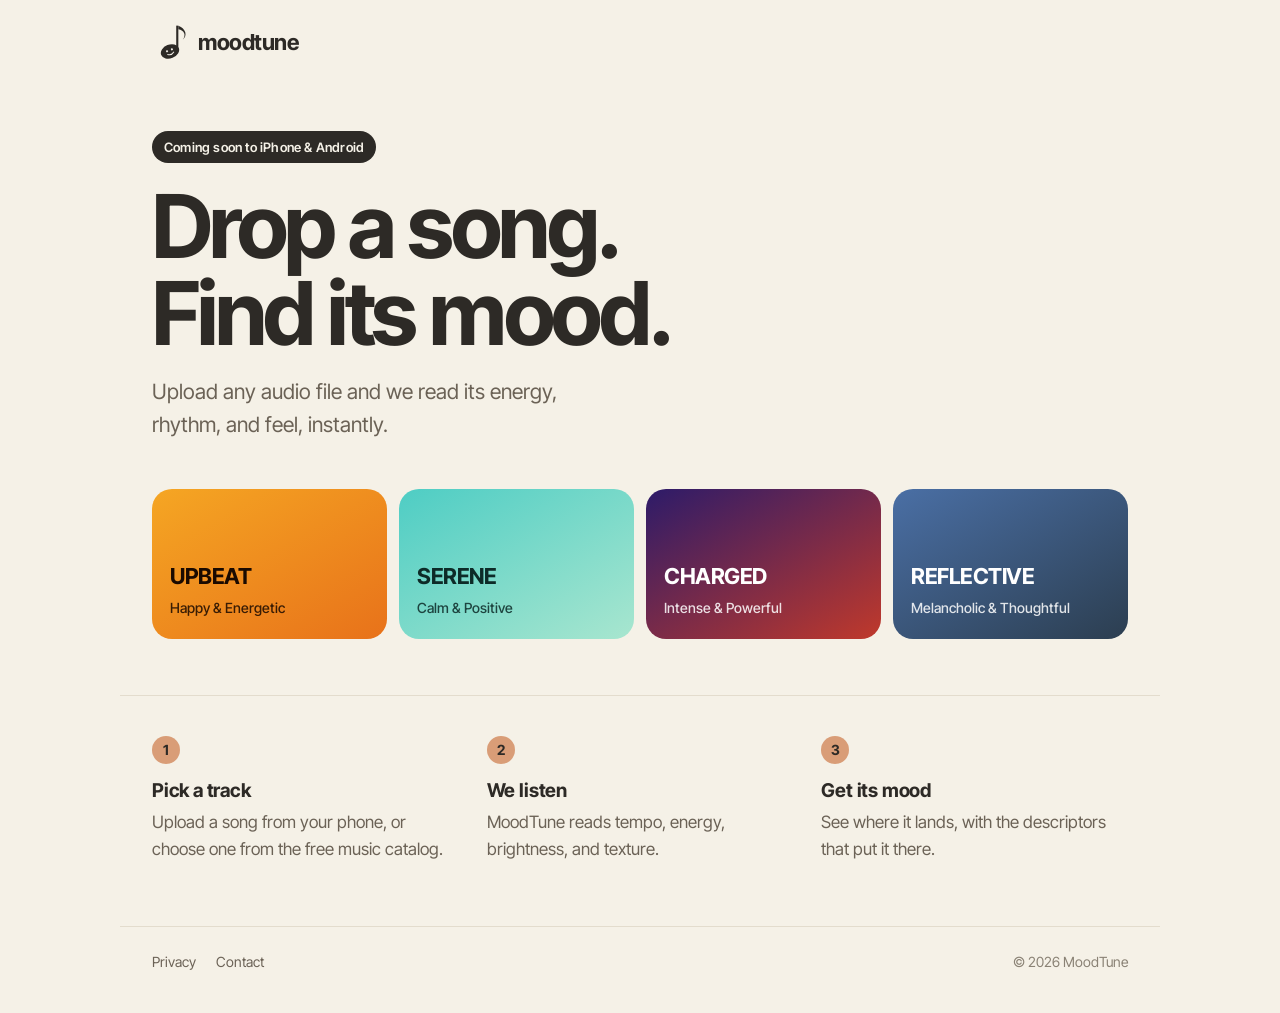
==== index.html @ e100bcc2 "feat: landing, privacy and delete-account pages for getmoodtune.com Co-Authored-By: Claude Opus 5.5 " ====
<!doctype html>
<html lang="en">
<head>
  <meta charset="utf-8">
  <meta name="viewport" content="width=device-width, initial-scale=1">
  <title>MoodTune: drop a song, find its mood</title>
  <meta name="description" content="Upload any audio file and MoodTune reads its energy, rhythm, and feel, then tells you its mood. Coming soon to iPhone and Android.">
  <link rel="canonical" href="https://getmoodtune.com/">

  <meta property="og:type" content="website">
  <meta property="og:site_name" content="MoodTune">
  <meta property="og:url" content="https://getmoodtune.com/">
  <meta property="og:title" content="MoodTune: drop a song, find its mood">
  <meta property="og:description" content="Upload any audio file and we read its energy, rhythm, and feel, instantly.">
  <meta property="og:image" content="https://getmoodtune.com/og.png">
  <meta property="og:image:width" content="1200">
  <meta property="og:image:height" content="630">
  <meta property="og:image:alt" content="MoodTune: Drop a song. Find its mood.">
  <meta name="twitter:card" content="summary_large_image">
  <meta name="twitter:title" content="MoodTune: drop a song, find its mood">
  <meta name="twitter:description" content="Upload any audio file and we read its energy, rhythm, and feel, instantly.">
  <meta name="twitter:image" content="https://getmoodtune.com/og.png">

  <link rel="icon" href="/favicon.svg" type="image/svg+xml">
  <link rel="apple-touch-icon" href="/apple-touch-icon.png">
  <meta name="theme-color" content="#F5F1E7">

  <link rel="preconnect" href="https://fonts.googleapis.com">
  <link rel="preconnect" href="https://fonts.gstatic.com" crossorigin>
  <link href="https://fonts.googleapis.com/css2?family=Inter+Tight:wght@500;600;700&display=swap" rel="stylesheet">
  <link rel="stylesheet" href="/styles.css">
</head>
<body>
  <header class="wrap top">
    <a href="/" class="lockup" aria-label="MoodTune home">
      <svg viewBox="0 0 220 220" aria-hidden="true" class="mark">
        <g transform="translate(10,10)">
          <rect x="138" y="0" width="13" height="150" fill="var(--ink)"/>
          <path d="M 151 0 C 198 18 208 60 178 86 C 200 56 188 30 151 22 Z" fill="var(--ink)"/>
          <ellipse cx="100" cy="158" rx="58" ry="42" fill="var(--ink)" transform="rotate(-22 100 158)"/>
          <g transform="rotate(-22 100 158)" fill="none">
            <circle cx="84" cy="150" r="6.5" fill="var(--cream)"/>
            <circle cx="116" cy="150" r="6.5" fill="var(--cream)"/>
            <path d="M 80 170 Q 100 186 120 170" stroke="var(--cream)" stroke-width="6" stroke-linecap="round"/>
          </g>
        </g>
      </svg>
      <span>moodtune</span>
    </a>
  </header>

  <main>
    <section class="wrap hero">
      <p class="badge">Coming soon to iPhone &amp; Android</p>
      <h1>Drop a song.<br>Find its mood.</h1>
      <p class="lede">Upload any audio file and we read its energy, rhythm, and feel, instantly.</p>
    </section>

    <section class="wrap moods" aria-label="The four moods">
      <article class="mood upbeat"><h2>Upbeat</h2><p>Happy &amp; Energetic</p></article>
      <article class="mood serene"><h2>Serene</h2><p>Calm &amp; Positive</p></article>
      <article class="mood charged"><h2>Charged</h2><p>Intense &amp; Powerful</p></article>
      <article class="mood reflective"><h2>Reflective</h2><p>Melancholic &amp; Thoughtful</p></article>
    </section>

    <section class="wrap steps" aria-label="How it works">
      <div class="step"><span class="n">1</span><h3>Pick a track</h3><p>Upload a song from your phone, or choose one from the free music catalog.</p></div>
      <div class="step"><span class="n">2</span><h3>We listen</h3><p>MoodTune reads tempo, energy, brightness, and texture.</p></div>
      <div class="step"><span class="n">3</span><h3>Get its mood</h3><p>See where it lands, with the descriptors that put it there.</p></div>
    </section>
  </main>

  <footer class="wrap foot">
    <nav><a href="/privacy">Privacy</a><a href="mailto:hello@getmoodtune.com">Contact</a></nav>
    <p>© 2026 MoodTune</p>
  </footer>
</body>
</html>
---- styles.css ----
:root {
  --page: #F5F1E7;
  --cream: #EFECE6;
  --ink: #2D2A26;
  --ink-2: #6B6256;
  --muted: #8A8275;
  --peach: #D99D77;
  --line: #E3DCCD;
  --font: "Inter Tight", ui-sans-serif, system-ui, -apple-system, "Segoe UI", sans-serif;
}

* { box-sizing: border-box; }
html { -webkit-text-size-adjust: 100%; }
body {
  margin: 0;
  background: var(--page);
  color: var(--ink);
  font-family: var(--font);
  font-size: 17px;
  line-height: 1.55;
  -webkit-font-smoothing: antialiased;
}
a { color: inherit; }

.wrap { max-width: 1040px; margin: 0 auto; padding: 0 16px; }
@media (min-width: 720px) { .wrap { padding: 0 32px; } }

.top { padding-top: 24px; padding-bottom: 8px; }
.lockup { display: inline-flex; align-items: center; gap: 10px; text-decoration: none; }
.lockup .mark { width: 36px; height: 36px; }
.lockup span { font-weight: 700; font-size: 22px; letter-spacing: -0.5px; }

.hero { padding-top: 56px; padding-bottom: 40px; }
.badge {
  display: inline-block; margin: 0 0 20px;
  padding: 6px 12px; border-radius: 999px;
  background: var(--ink); color: var(--page);
  font-size: 13px; font-weight: 600; letter-spacing: 0.2px;
}
h1 {
  margin: 0; font-weight: 700;
  font-size: clamp(44px, 9vw, 88px);
  line-height: 0.98; letter-spacing: -0.04em;
  text-wrap: balance;
}
.lede { margin: 20px 0 0; max-width: 34ch; font-size: clamp(18px, 2.4vw, 21px); color: var(--ink-2); }

.moods {
  display: grid; gap: 12px;
  grid-template-columns: repeat(2, minmax(0, 1fr));
  padding-top: 8px; padding-bottom: 56px;
}
@media (min-width: 820px) { .moods { grid-template-columns: repeat(4, minmax(0, 1fr)); } }
.mood {
  border-radius: 20px; padding: 18px 18px 20px;
  min-height: 150px; display: flex; flex-direction: column; justify-content: flex-end;
}
.mood h2 { margin: 0; font-size: 22px; font-weight: 700; letter-spacing: -0.02em; text-transform: uppercase; }
.mood p { margin: 4px 0 0; font-size: 14px; font-weight: 500; opacity: 0.85; }
.upbeat     { background: linear-gradient(150deg, #F5A623, #E8721A); color: #1A0A00; }
.serene     { background: linear-gradient(150deg, #4ECDC4, #A8E6CF); color: #0D2B28; }
.charged    { background: linear-gradient(150deg, #2D1B69, #C0392B); color: #FFFFFF; }
.reflective { background: linear-gradient(150deg, #4A6FA5, #2C3E50); color: #FFFFFF; }

.steps {
  display: grid; gap: 28px;
  padding-top: 40px; padding-bottom: 64px;
  border-top: 1px solid var(--line);
}
@media (min-width: 720px) { .steps { grid-template-columns: repeat(3, 1fr); } }
.step .n {
  display: inline-grid; place-items: center;
  width: 28px; height: 28px; border-radius: 50%;
  background: var(--peach); color: var(--ink);
  font-size: 14px; font-weight: 700;
}
.step h3 { margin: 12px 0 4px; font-size: 19px; letter-spacing: -0.01em; }
.step p { margin: 0; color: var(--ink-2); }

.foot {
  display: flex; flex-wrap: wrap; gap: 12px 24px;
  justify-content: space-between; align-items: center;
  padding-top: 24px; padding-bottom: 40px;
  border-top: 1px solid var(--line);
  color: var(--muted); font-size: 14px;
}
.foot nav { display: flex; gap: 20px; }
.foot a { text-decoration: none; color: var(--ink-2); }
.foot a:hover { color: var(--ink); text-decoration: underline; }
.foot p { margin: 0; }

/* Long-form pages (privacy) */
.doc { max-width: 720px; padding-top: 40px; padding-bottom: 64px; }
.doc h1 { font-size: clamp(36px, 6vw, 52px); }
.doc .updated { color: var(--muted); font-size: 14px; margin: 12px 0 32px; }
.doc h2 { margin: 36px 0 8px; font-size: 21px; letter-spacing: -0.01em; }
.doc p, .doc li { color: #3d3933; }
.doc ul { padding-left: 20px; }
.doc li { margin: 6px 0; }
.doc table { width: 100%; border-collapse: collapse; font-size: 15px; margin: 8px 0; }
.doc th, .doc td { text-align: left; vertical-align: top; padding: 10px 8px; border-bottom: 1px solid var(--line); }
.doc th { font-weight: 600; color: var(--ink); }
.table-scroll { overflow-x: auto; }
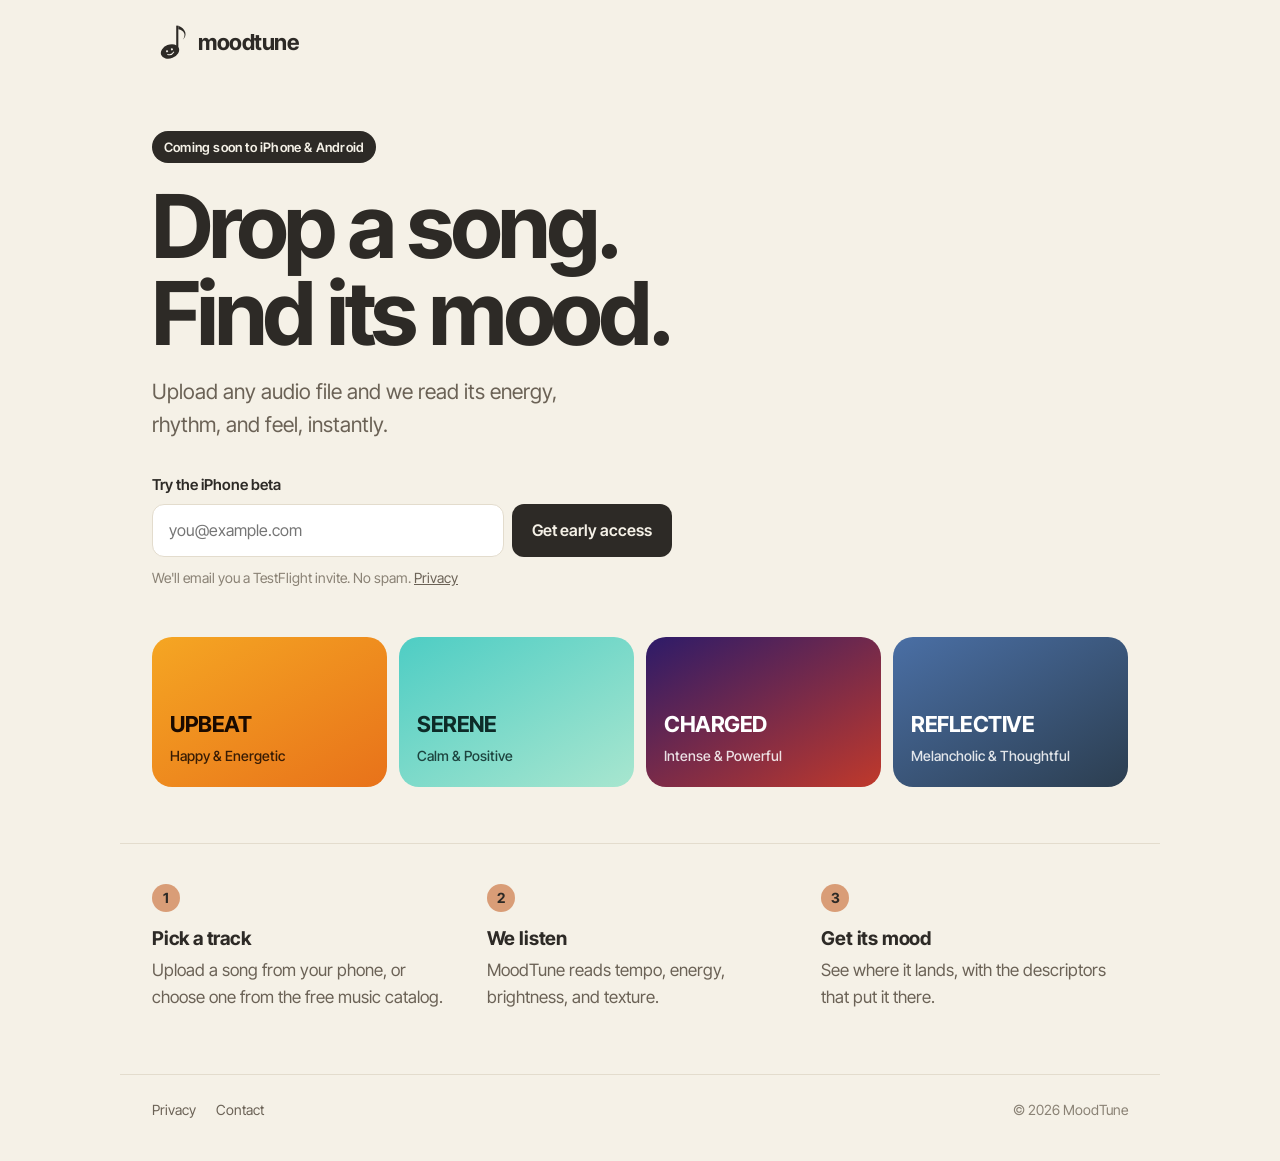
==== commit 0ef1603d: "feat: TestFlight waitlist form on the home page Visitors leave an email to get a TestFlight invite. " ====
--- a/index.html
+++ b/index.html
@@ -54,6 +54,18 @@
       <p class="badge">Coming soon to iPhone &amp; Android</p>
       <h1>Drop a song.<br>Find its mood.</h1>
       <p class="lede">Upload any audio file and we read its energy, rhythm, and feel, instantly.</p>
+
+      <form class="signup" id="signup" novalidate>
+        <label for="signup-email" class="signup-label">Try the iPhone beta</label>
+        <div class="signup-row">
+          <input id="signup-email" name="email" type="email" inputmode="email" autocomplete="email" placeholder="you@example.com" maxlength="254" required>
+          <button type="submit">Get early access</button>
+        </div>
+        <div class="trap" aria-hidden="true">
+          <label>Leave this empty <input name="company" type="text" tabindex="-1" autocomplete="off"></label>
+        </div>
+        <p class="signup-status" id="signup-status" role="status" aria-live="polite">We'll email you a TestFlight invite. No spam. <a href="/privacy">Privacy</a></p>
+      </form>
     </section>
 
     <section class="wrap moods" aria-label="The four moods">
@@ -74,5 +86,6 @@
     <nav><a href="/privacy">Privacy</a><a href="mailto:hello@getmoodtune.com">Contact</a></nav>
     <p>© 2026 MoodTune</p>
   </footer>
+  <script src="/signup.js" defer></script>
 </body>
 </html>
--- a/styles.css
+++ b/styles.css
@@ -44,6 +44,33 @@
   text-wrap: balance;
 }
 .lede { margin: 20px 0 0; max-width: 34ch; font-size: clamp(18px, 2.4vw, 21px); color: var(--ink-2); }
+
+/* TestFlight waitlist form */
+.signup { margin-top: 32px; max-width: 520px; }
+.signup-label { display: block; margin-bottom: 8px; font-size: 15px; font-weight: 600; }
+.signup-row { display: flex; flex-wrap: wrap; gap: 8px; }
+.signup input[type="email"] {
+  flex: 1 1 220px; min-width: 0;
+  padding: 13px 16px; border-radius: 12px;
+  border: 1px solid var(--line); background: #fff; color: var(--ink);
+  font: inherit; font-size: 16px; /* 16px stops iOS zooming on focus */
+}
+.signup input[type="email"]:focus { outline: 2px solid var(--ink); outline-offset: 1px; border-color: transparent; }
+.signup button {
+  flex: 0 0 auto;
+  padding: 13px 20px; border: 0; border-radius: 12px;
+  background: var(--ink); color: var(--page);
+  font: inherit; font-size: 16px; font-weight: 600; cursor: pointer;
+}
+@media (max-width: 480px) { .signup button { flex-basis: 100%; } }
+.signup button:hover { background: #000; }
+.signup button:disabled { opacity: 0.6; cursor: progress; }
+.signup-status { margin: 10px 0 0; font-size: 14px; color: var(--muted); }
+.signup-status a { color: var(--ink-2); }
+.signup-status[data-kind="error"] { color: #B3261E; }
+.signup-status[data-kind="ok"] { color: var(--ink); font-weight: 600; }
+.signup.is-done .signup-row, .signup.is-done .signup-label { display: none; }
+.trap { position: absolute; left: -10000px; width: 1px; height: 1px; overflow: hidden; }
 
 .moods {
   display: grid; gap: 12px;
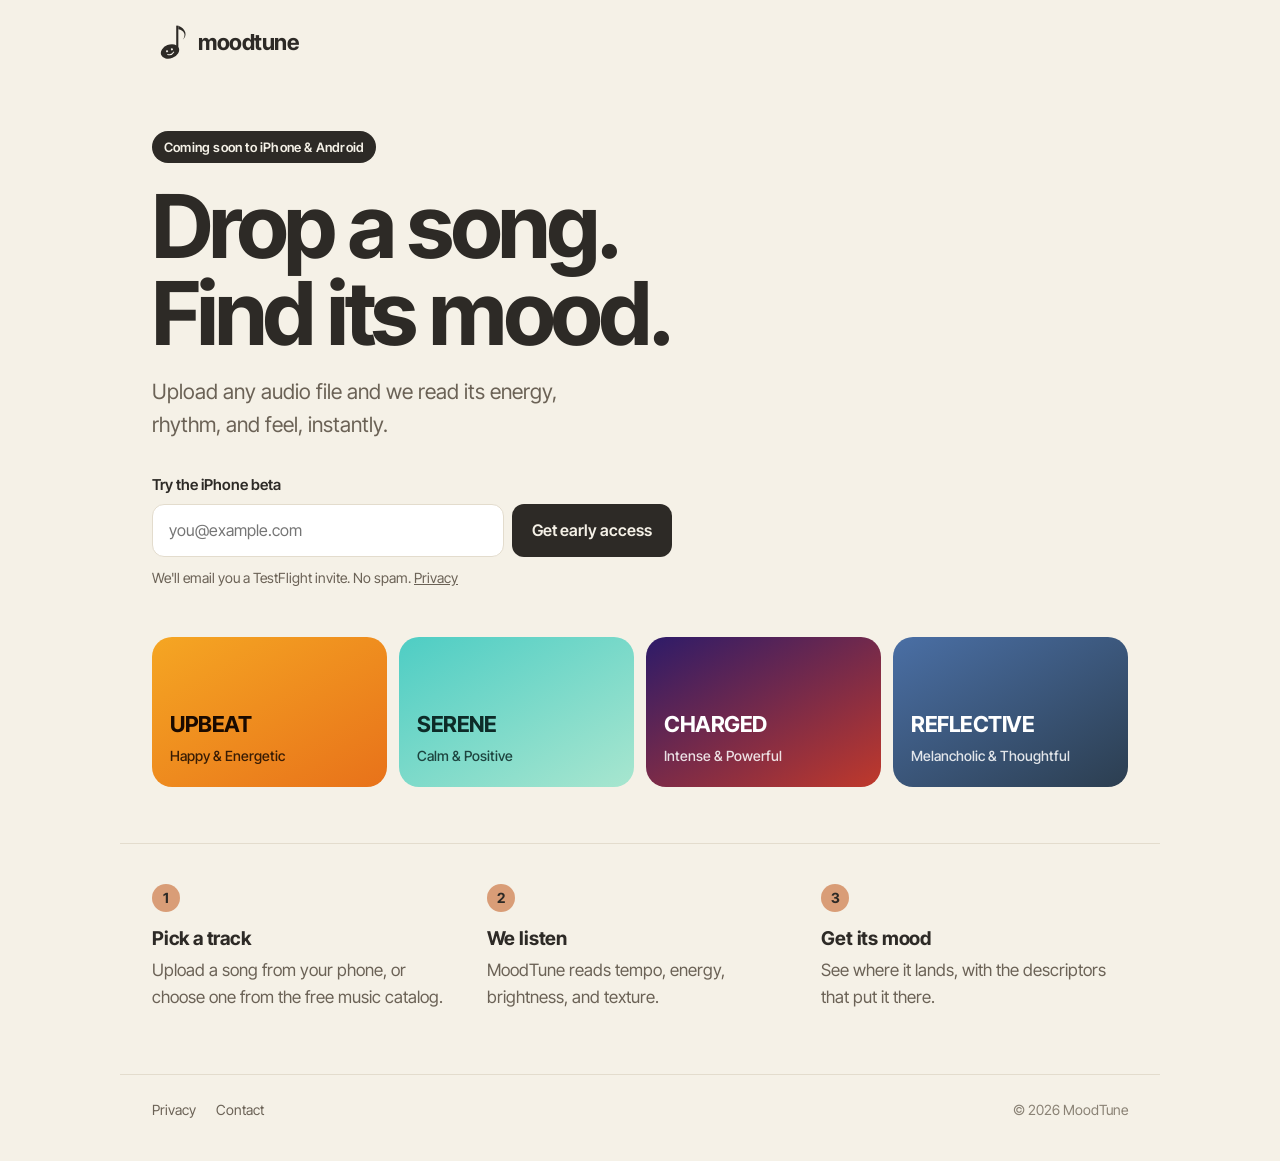
==== commit 0a12f847: "fix: address cubic review on the waitlist form - Button ships disabled and signup.js enables it, so " ====
--- a/index.html
+++ b/index.html
@@ -55,11 +55,12 @@
       <h1>Drop a song.<br>Find its mood.</h1>
       <p class="lede">Upload any audio file and we read its energy, rhythm, and feel, instantly.</p>
 
-      <form class="signup" id="signup" novalidate>
+      <form class="signup" id="signup" method="post" novalidate>
         <label for="signup-email" class="signup-label">Try the iPhone beta</label>
         <div class="signup-row">
           <input id="signup-email" name="email" type="email" inputmode="email" autocomplete="email" placeholder="you@example.com" maxlength="254" required>
-          <button type="submit">Get early access</button>
+          <!-- Enabled by signup.js; without it the form must not submit. -->
+          <button type="submit" disabled>Get early access</button>
         </div>
         <div class="trap" aria-hidden="true">
           <label>Leave this empty <input name="company" type="text" tabindex="-1" autocomplete="off"></label>
--- a/styles.css
+++ b/styles.css
@@ -65,7 +65,7 @@
 @media (max-width: 480px) { .signup button { flex-basis: 100%; } }
 .signup button:hover { background: #000; }
 .signup button:disabled { opacity: 0.6; cursor: progress; }
-.signup-status { margin: 10px 0 0; font-size: 14px; color: var(--muted); }
+.signup-status { margin: 10px 0 0; font-size: 14px; color: var(--ink-2); }
 .signup-status a { color: var(--ink-2); }
 .signup-status[data-kind="error"] { color: #B3261E; }
 .signup-status[data-kind="ok"] { color: var(--ink); font-weight: 600; }
